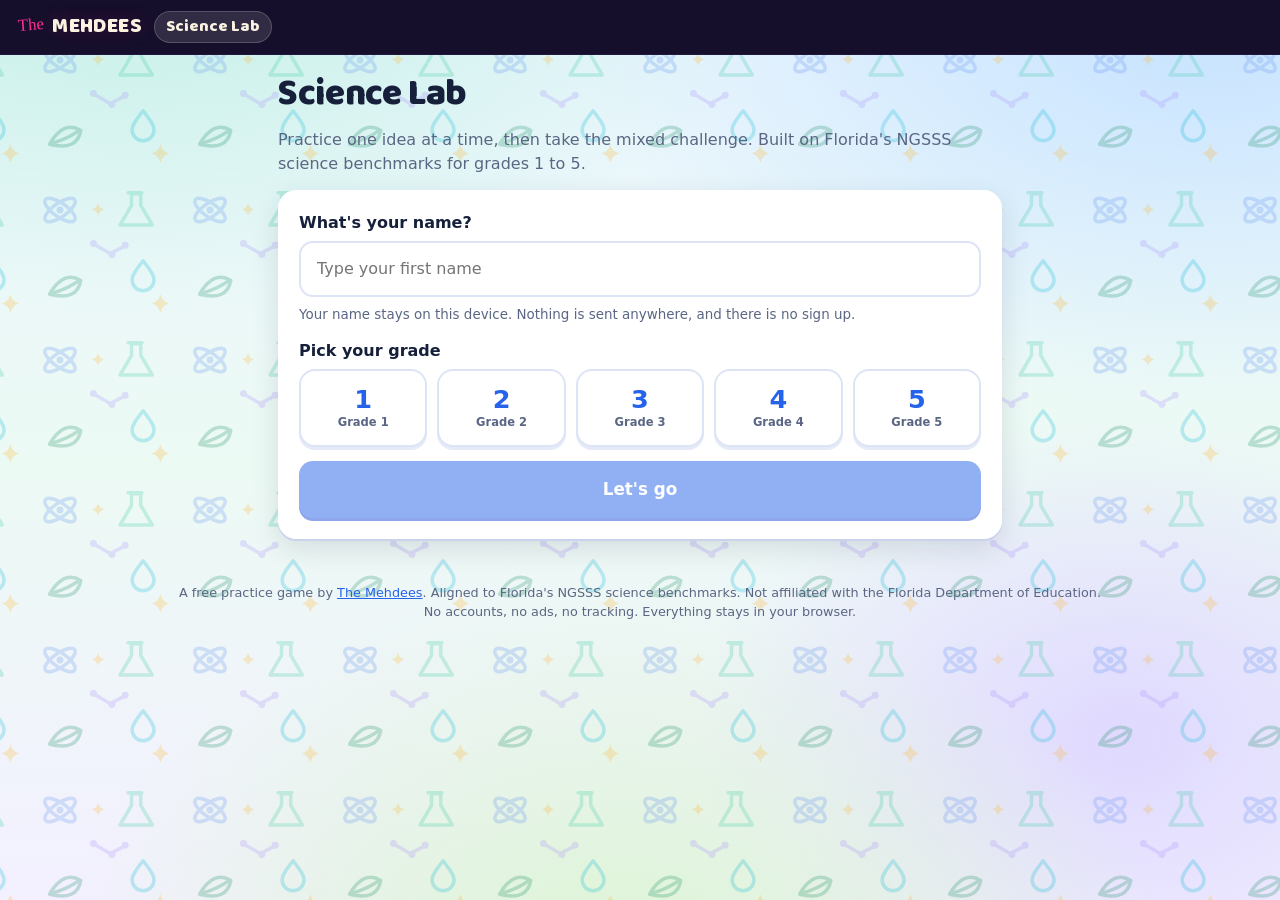
==== index.html @ 26380588 "Tapping the game name returns to the skills list The name beside the wordmark was decoration. It is " ====
<!doctype html>
<html lang="en">
<head>
<meta charset="utf-8">
<meta name="viewport" content="width=device-width, initial-scale=1">
<title>Science Lab · Practice Grades 1 to 5 · The Mehdees</title>
<meta name="description" content="Free math practice for grades 1 to 5, built on Florida's B.E.S.T. benchmarks. Pick your grade, practice a skill, take a mixed challenge, and print a report card. No sign up, nothing leaves your device.">
<meta name="theme-color" content="#2563EB">
<link rel="icon" href="data:image/svg+xml,%3Csvg xmlns='http://www.w3.org/2000/svg' viewBox='0 0 64 64'%3E%3Crect width='64' height='64' rx='14' fill='%232563EB'/%3E%3Ctext x='32' y='45' font-size='36' text-anchor='middle' fill='white' font-family='sans-serif' font-weight='bold'%3E%2B%3C/text%3E%3C/svg%3E">
<link rel="preload" href="fonts/baloo2.woff2" as="font" type="font/woff2" crossorigin>
<link rel="preload" href="fonts/pacifico.woff2" as="font" type="font/woff2" crossorigin>
<link rel="stylesheet" href="styles.css?v=20260829155220">
<meta property="og:title" content="Math Arena · Practice Grades 1 to 5">
<meta property="og:description" content="Free, standards-aligned math practice for grades 1 to 5. No sign up. Nothing leaves your device.">
<meta property="og:type" content="website">
<meta property="og:url" content="https://science.mehdee.com/">
</head>
<body>

<header class="top">
  <a class="wordmark" href="https://mehdee.com/games/" aria-label="The Mehdees, all games">
    <span class="the">The</span><span class="mehdees">MEHDEES</span>
  </a>
  <button class="gamename" id="homeBtn" type="button" title="Back to the skills list">Science Lab</button>
  <span class="spacer"></span>
  <span class="pill hide" id="whoPill"></span>
  <button class="btn btn--ghost hide" id="switchBtn" style="padding:7px 13px;font-size:.85rem">Change</button>
</header>

<main class="wrap">

  <!-- 1. who is playing -->
  <section id="screenStart" class="stack">
    <h1>Science Lab</h1>
    <p class="lede">Practice one idea at a time, then take the mixed challenge. Built on Florida's NGSSS science benchmarks for grades 1 to 5.</p>
    <div class="card stack">
      <div>
        <label for="nameInput">What's your name?</label>
        <input type="text" id="nameInput" maxlength="24" autocomplete="off" spellcheck="false" placeholder="Type your first name">
        <p class="small muted" style="margin-top:8px">Your name stays on this device. Nothing is sent anywhere, and there is no sign up.</p>
        <p class="note hide" id="storageNote"></p>
      </div>
      <div>
        <label>Pick your grade</label>
        <div class="grades" id="gradePicker"></div>
      </div>
      <button class="btn btn--big" id="startBtn" disabled>Let's go</button>
    </div>
  </section>

  <!-- 2. pick a topic -->
  <section id="screenMenu" class="stack hide">
    <div>
      <h1 id="menuTitle">Grade 3</h1>
      <p class="lede" id="menuSub"></p>
    </div>
    <button class="btn btn--green btn--big" id="mixedBtn">Mixed challenge · every skill, any time</button>
    <div class="topics" id="topicList"></div>
    <button class="btn btn--ghost btn--big" id="reportBtn">See my report card</button>
    <p class="parentline">
      Grown-ups: <button class="linkbtn" id="resetBtn" type="button">reset this device</button>
    </p>
  </section>

  <!-- 3. playing -->
  <section id="screenPlay" class="stack hide">
    <div class="hud">
      <span class="pill" id="playTopic">Topic</span>
      <span class="hearts" id="hearts">❤️❤️❤️</span>
      <div class="bar"><i id="progressBar" style="width:0%"></i></div>
      <span class="small muted" id="counter">1 / 10</span>
    </div>
    <div class="card">
      <p class="q" id="question">Question</p>
      <p class="qsub hide" id="questionSub"></p>
      <div class="visual hide" id="visual"></div>
      <button class="helpbtn" id="helpBtn" type="button" aria-expanded="false">
        <span aria-hidden="true">💡</span> How do I do this?
      </button>
      <div class="help hide" id="help"></div>
      <div class="choices" id="choices"></div>
      <div class="feedback" id="feedback"></div>
      <button class="btn btn--big hide" id="nextBtn" style="margin-top:14px">Next</button>
    </div>
    <div class="playfoot">
      <button class="btn btn--ghost" id="quitBtn">Back to skills</button>
    </div>
  </section>

  <!-- 4. round finished -->
  <section id="screenDone" class="stack hide">
    <div class="card center stack">
      <p class="result-num" id="doneScore">8/10</p>
      <h2 id="doneTitle">Nice work!</h2>
      <p class="muted" id="doneMsg"></p>
      <button class="btn btn--big" id="againBtn">Play again</button>
      <button class="btn btn--ghost btn--big" id="backBtn">Back to skills</button>
      <p class="small muted">Progress is kept in this browser only. In a private window it disappears when the window closes, so download the report card if you want to keep it.</p>
    </div>
  </section>

  <!-- 5. report card -->
  <section id="screenReport" class="stack hide">
    <h1>Report card</h1>
    <div class="report" id="reportBody"></div>
    <button class="btn btn--big" id="downloadBtn">Download report card</button>
    <button class="btn btn--ghost btn--big" id="reportBackBtn">Back to skills</button>
  </section>

</main>

<!-- parents: wipe everything this browser has stored -->
<div class="pad sheet" id="reset" role="dialog" aria-modal="true" aria-labelledby="resetTitle">
  <div class="sheet__box">
    <h2 id="resetTitle">Reset this device?</h2>
    <p>This permanently deletes everything Math Arena has saved in this browser:</p>
    <ul class="sheet__list">
      <li>The name typed on the start screen</li>
      <li>Every grade's level progress and stars</li>
      <li>The question and accuracy totals on the report card</li>
    </ul>
    <p class="sheet__warn"><b>This cannot be undone.</b> Download the report card first if you want to keep it.</p>
    <p class="small muted">Nothing was ever sent to a server, so this is the only copy. Resetting affects this browser on this device only.</p>
    <label class="sheet__check"><input type="checkbox" id="resetOk"> I understand this erases all saved progress.</label>
    <div class="sheet__row">
      <button class="btn btn--ghost" id="resetCancel" type="button">Cancel</button>
      <button class="btn btn--danger" id="resetGo" type="button" disabled>Delete everything</button>
    </div>
  </div>
</div>


<footer>
  A free practice game by <a href="https://mehdee.com/games/">The Mehdees</a>.
  Aligned to Florida's NGSSS science benchmarks. Not affiliated with the Florida Department of Education.
  <br>No accounts, no ads, no tracking. Everything stays in your browser.
</footer>

<script src="content.js?v=20260829155220"></script>
<script src="app.js?v=20260829155220"></script>
</body>
</html>
---- styles.css ----
/* The Mehdees wordmark, identical to the mehdee.com masthead: Pacifico "The"
   tilted in sunset pink, Baloo 2 "MEHDEES" in cream with a pink glow, sitting
   on the same night-violet bar. */
@font-face { font-family: 'Baloo 2'; font-weight: 800; font-display: swap; src: url('fonts/baloo2.woff2') format('woff2'); }
@font-face { font-family: 'Pacifico'; font-weight: 400; font-display: swap; src: url('fonts/pacifico.woff2') format('woff2'); }

/* Math Arena. Bright, high contrast, big targets, mobile first. */
:root {
  --ink: #17203A;
  --paper: #F7F9FF;
  --card: #FFFFFF;
  --line: #DDE4F5;
  --muted: #5A6683;
  --blue: #2563EB;
  --blue-dark: #1D4FD8;
  --green: #12885A;
  --green-soft: #DFF6EC;
  --red: #C6274B;
  --red-soft: #FDE7EC;
  --amber: #F59E0B;
  --purple: #7C3AED;
  --shadow: 0 2px 0 #C9D3EC, 0 10px 28px #17203a1f;
  --radius: 18px;
  --pad: 18px;
}
* { box-sizing: border-box; margin: 0; }
html { -webkit-text-size-adjust: 100%; }
/* A lab bench sky rather than a blank sheet: cool colour pools in the corners
   and a slow drift of science motifs behind everything, an atom, a flask, a
   leaf, a droplet and a molecule chain. Deliberately cooler than Math Arena's
   warm pinks so the two games feel like different places. All of it sits on
   fixed layers under the cards, so questions stay on plain white. */
body {
  background:
    radial-gradient(1100px 640px at 10% -10%, #BEF0E1 0%, transparent 62%),
    radial-gradient(980px 600px at 94% 2%, #C7E3FF 0%, transparent 64%),
    radial-gradient(900px 660px at 48% 110%, #DAF6D0 0%, transparent 62%),
    radial-gradient(700px 520px at 88% 82%, #DFD9FF 0%, transparent 62%),
    linear-gradient(180deg, #EAF5FF 0%, #ECFAF4 52%, #F3F0FF 100%);
  background-attachment: fixed;
  color: var(--ink);
  font-family: ui-rounded, "SF Pro Rounded", "Nunito", "Segoe UI", system-ui, sans-serif;
  line-height: 1.5;
  min-height: 100vh;
  position: relative;
}
body::before {
  content: '';
  position: fixed; inset: -120px;
  z-index: -1; pointer-events: none;
  opacity: .24;
  background-image: url("data:image/svg+xml,%3Csvg xmlns='http://www.w3.org/2000/svg' width='150' height='150' viewBox='0 0 260 260'%3E%3Cg fill='none' stroke-width='6' stroke-linecap='round' stroke-linejoin='round'%3E%3Cellipse cx='52' cy='52' rx='31' ry='12' stroke='%235B8DEF' transform='rotate(35 52 52)'/%3E%3Cellipse cx='52' cy='52' rx='31' ry='12' stroke='%235B8DEF' transform='rotate(-35 52 52)'/%3E%3Ccircle cx='52' cy='52' r='6' fill='%235B8DEF' stroke='none'/%3E%3Cpath d='M176 24v20l-20 34h56l-20-34V24z' stroke='%2334C7A0'/%3E%3Cpath d='M170 22h24' stroke='%2334C7A0'/%3E%3Cpath d='M118 40q2 9 11 11q-9 2-11 11q-2-9-11-11q9-2 11-11z' fill='%23FFB020' stroke='none'/%3E%3Cpath d='M34 198q24-42 54-24-6 36-54 24z' stroke='%2312885A'/%3E%3Cpath d='M39 196q26-7 45-21' stroke='%2312885A'/%3E%3Cpath d='M196 140c13 17 19 25 19 33a19 19 0 0 1-38 0c0-8 6-16 19-33z' stroke='%2306B6D4'/%3E%3Cpath d='M112 112l26 15M140 127l23-12' stroke='%23A78BFA'/%3E%3Ccircle cx='110' cy='110' r='6' fill='%23A78BFA' stroke='none'/%3E%3Ccircle cx='142' cy='129' r='6' fill='%23A78BFA' stroke='none'/%3E%3Ccircle cx='165' cy='113' r='6' fill='%23A78BFA' stroke='none'/%3E%3Cpath d='M226 198q3 13 15 16q-12 3-15 16q-3-13-15-16q12-3 15-16z' fill='%23FFB020' stroke='none'/%3E%3C/g%3E%3C/svg%3E");
  animation: drift 90s linear infinite;
}
@keyframes drift { to { background-position: 150px 300px; } }
@media (prefers-reduced-motion: reduce) { body::before { animation: none; } }
img { display: block; max-width: 100%; }
button { font: inherit; cursor: pointer; }
:focus-visible { outline: 3px solid var(--blue); outline-offset: 3px; border-radius: 8px; }

.wrap { max-width: 760px; margin: 0 auto; padding: var(--pad); }
.top {
  display: flex; align-items: center; gap: 12px;
  padding: 11px var(--pad); background: #150F2B; border-bottom: 1px solid #37276360;
  position: sticky; top: 0; z-index: 20;
}
.wordmark { display: flex; align-items: baseline; gap: 8px; text-decoration: none; }
.wordmark .the {
  font-family: 'Pacifico', 'Snell Roundhand', cursive;
  font-size: 1.05rem;
  color: #FF2D95;
  transform: rotate(-4deg) translateY(-2px);
}
.wordmark .mehdees {
  font-family: 'Baloo 2', 'Arial Rounded MT Bold', system-ui, sans-serif;
  font-weight: 800;
  font-size: 1.3rem;
  letter-spacing: 0.02em;
  color: #FCF2E1;
  text-shadow: 0 0 18px #ff2d9538;
}
.top .spacer { margin-left: auto; }
.pill {
  display: inline-flex; align-items: center; gap: 7px;
  background: #EEF3FF; color: var(--blue); border: 1px solid #CBD9FA;
  border-radius: 999px; padding: 5px 12px; font-size: .82rem; font-weight: 800;
}
.top .pill { background: #ffffff1a; color: #FCF2E1; border-color: #ffffff33; }
.top .btn--ghost { background: transparent; color: #FCF2E1; border-color: #ffffff40; box-shadow: none; }
.top .btn--ghost:hover { background: #ffffff1a; color: #fff; border-color: #FF2D95; }
.pill--green { background: var(--green-soft); color: var(--green); border-color: #B6E7D3; }
.pill--amber { background: #FEF3C7; color: #92610A; border-color: #FBD98B; }

h1, h2 { font-family: 'Baloo 2', ui-rounded, 'SF Pro Rounded', system-ui, sans-serif; }
h1 { font-size: clamp(1.6rem, 5vw, 2.3rem); line-height: 1.12; letter-spacing: -0.01em; }
h2 { font-size: 1.15rem; }
.lede { color: var(--muted); margin-top: 8px; }
.card {
  background: var(--card); border: 1px solid #ffffff;
  border-radius: var(--radius); padding: 20px; box-shadow: var(--shadow);
}
.stack > * + * { margin-top: 14px; }

.btn {
  display: inline-flex; align-items: center; justify-content: center; gap: 9px;
  background: var(--blue); color: #fff; border: 0; border-radius: 14px;
  padding: 14px 22px; font-weight: 800; box-shadow: 0 3px 0 var(--blue-dark);
  transition: transform .06s ease;
}
.btn:hover { background: var(--blue-dark); }
.btn:active { transform: translateY(2px); box-shadow: 0 1px 0 var(--blue-dark); }
.btn[disabled] { opacity: .5; cursor: not-allowed; }
.btn--ghost { background: #fff; color: var(--ink); border: 2px solid var(--line); box-shadow: 0 3px 0 #E4EAF8; }
.btn--ghost:hover { background: #F2F6FF; color: var(--ink); }
.btn--green { background: var(--green); box-shadow: 0 3px 0 #0B6B46; }
.btn--green:hover { background: #0F7A50; }
.btn--big { width: 100%; padding: 16px 22px; font-size: 1.05rem; }

label { display: block; font-weight: 800; margin-bottom: 6px; }
input[type="text"] {
  width: 100%; font: inherit; padding: 14px 16px;
  border: 2px solid var(--line); border-radius: 14px; background: #fff; color: var(--ink);
}
input[type="text"]:focus { border-color: var(--blue); outline: none; }

/* grade picker */
.grades { display: grid; grid-template-columns: repeat(auto-fit, minmax(96px, 1fr)); gap: 10px; }
.grade {
  background: #fff; border: 2px solid var(--line); border-radius: 16px;
  padding: 14px 8px; text-align: center; font-weight: 800; box-shadow: 0 3px 0 #E4EAF8;
}
.grade b { display: block; font-size: 1.6rem; line-height: 1.1; color: var(--blue); }
.grade small { display: block; color: var(--muted); font-weight: 700; font-size: .72rem; }
.grade[aria-pressed="true"] { border-color: var(--blue); background: #EEF3FF; }

/* topic list */
.topics { display: grid; gap: 10px; }
.topic {
  display: flex; align-items: center; gap: 12px; text-align: left; width: 100%;
  background: #fff; border: 2px solid var(--line); border-radius: 16px; padding: 13px 15px;
  box-shadow: 0 3px 0 #E4EAF8;
}
.topic:hover { border-color: #B9CBF7; background: #FAFCFF; }
.topic--lock { background: #FBFCFF; cursor: not-allowed; }
.topic--lock > * { opacity: .5; }
.topic__t { font-weight: 800; }
.topic__b { color: var(--muted); font-size: .74rem; font-weight: 700; letter-spacing: .02em; }
.topic__stars { margin-left: auto; white-space: nowrap; font-size: 1rem; letter-spacing: 1px; }

/* play */
.hud { display: flex; align-items: center; gap: 10px; margin-bottom: 14px; flex-wrap: wrap; }
.bar { height: 10px; background: #E7EDFB; border-radius: 999px; overflow: hidden; flex: 1; min-width: 120px; }
.bar > i { display: block; height: 100%; background: var(--blue); border-radius: 999px; transition: width .3s ease; }
.q { font-size: clamp(1.25rem, 4.5vw, 1.7rem); font-weight: 800; line-height: 1.3; }
.qsub { color: var(--muted); margin-top: 6px; font-weight: 700; font-size: .9rem; }
.visual { margin: 14px 0; font-size: 1.3rem; line-height: 1.7; letter-spacing: 2px; }
.choices { display: grid; grid-template-columns: 1fr 1fr; gap: 10px; margin-top: 16px; }
@media (max-width: 430px) { .choices { grid-template-columns: 1fr; } }
.choice {
  background: #fff; border: 2px solid var(--line); border-radius: 14px;
  padding: 16px; font-weight: 800; font-size: 1.05rem; box-shadow: 0 3px 0 #E4EAF8;
}
.choice:hover:not([disabled]) { border-color: #B9CBF7; background: #FAFCFF; }
.choice.right { border-color: var(--green); background: var(--green-soft); color: var(--green); }
.choice.wrong { border-color: var(--red); background: var(--red-soft); color: var(--red); }
.feedback { margin-top: 14px; border-radius: 14px; padding: 14px 16px; font-weight: 700; display: none; }
.feedback.show { display: block; }
.feedback.ok { background: var(--green-soft); color: #0B6B46; }
.feedback.no { background: var(--red-soft); color: #9B1C3B; }
.feedback b { display: block; margin-bottom: 3px; }

.hearts { font-size: 1.1rem; letter-spacing: 2px; }
.result-num { font-size: 3rem; font-weight: 800; line-height: 1; color: var(--blue); }

/* report card */
.report { border: 2px dashed var(--line); border-radius: var(--radius); padding: 18px; background: #fff; }
.rrow { display: flex; align-items: center; gap: 10px; padding: 7px 0; border-bottom: 1px solid #F0F3FB; }
.rrow:last-child { border-bottom: 0; }
.rrow .rt { font-weight: 700; }
.rrow .rs { margin-left: auto; font-weight: 800; }
.muted { color: var(--muted); }
.small { font-size: .84rem; }
.center { text-align: center; }
.hide { display: none !important; }
footer { color: var(--muted); font-size: .8rem; padding: 26px var(--pad) 40px; text-align: center; }
footer a { color: var(--blue); }
@media (prefers-reduced-motion: reduce) { * { transition: none !important; animation: none !important; } }

/* ---------- scratch paper ---------- */
.playfoot { display: flex; gap: 10px; flex-wrap: wrap; }

.pad {
  position: fixed; inset: 0; z-index: 60;
  display: none; flex-direction: column;
  background: #EEF1F9;
}
.pad.open { display: flex; }
.pad__bar {
  display: flex; align-items: center; gap: 12px;
  padding: calc(10px + env(safe-area-inset-top)) 14px 10px;
  background: #150F2B;
}
.pad__q {
  flex: 1; min-width: 0; color: #FCF2E1; font-weight: 800; font-size: 1.05rem;
  overflow: hidden; text-overflow: ellipsis; white-space: nowrap;
}
.pad__bar .btn { padding: 9px 18px; }

/* squared paper, so columns of digits line up like a workbook */
.pad__paper {
  flex: 1; position: relative; margin: 10px;
  background: #fff;
  background-image:
    repeating-linear-gradient(0deg, #E3E9F7 0 1px, transparent 1px 26px),
    repeating-linear-gradient(90deg, #E3E9F7 0 1px, transparent 1px 26px);
  border: 1px solid var(--line); border-radius: 14px;
  box-shadow: inset 0 1px 0 #fff, 0 2px 0 #D9E0F0;
  overflow: hidden;
}
#padCanvas { position: absolute; inset: 0; width: 100%; height: 100%; touch-action: none; cursor: crosshair; }

.pad__tools {
  display: flex; gap: 8px; flex-wrap: wrap; justify-content: center;
  padding: 10px 12px calc(12px + env(safe-area-inset-bottom));
  background: #fff; border-top: 1px solid var(--line);
}
.tool {
  display: inline-flex; align-items: center; gap: 6px;
  background: #fff; color: var(--ink);
  border: 2px solid var(--line); border-radius: 12px;
  padding: 11px 15px; font-weight: 800; font-size: .92rem;
  box-shadow: 0 3px 0 #E4EAF8;
}
.tool:hover:not([disabled]) { border-color: #B9CBF7; background: #FAFCFF; }
.tool.is-on { border-color: var(--blue); background: #EEF3FF; color: var(--blue); }
.tool[disabled] { opacity: .4; cursor: not-allowed; box-shadow: none; }
.tool--wipe { color: var(--red); }
@media (max-width: 430px) { .tool { padding: 10px 12px; font-size: .85rem; } }

/* ---------- how to do this ---------- */
.helpbtn {
  display: inline-flex; align-items: center; gap: 7px;
  margin-top: 14px;
  background: #FFF7E6; color: #92610A;
  border: 2px solid #FBD98B; border-radius: 12px;
  padding: 9px 14px; font-weight: 800; font-size: .88rem;
}
.helpbtn:hover { background: #FEF0CE; }
.helpbtn[aria-expanded="true"] { background: #FEF0CE; border-color: #F0B429; }
.help {
  margin-top: 12px; padding: 16px 18px;
  background: #FFFCF4; border: 2px solid #FBD98B; border-radius: 14px;
}
.help h3 {
  font-family: 'Baloo 2', ui-rounded, system-ui, sans-serif;
  font-size: 1rem; color: #92610A; margin-bottom: 3px;
}
.help .bench {
  font-family: ui-monospace, Menlo, monospace; font-size: .7rem;
  letter-spacing: .06em; color: #A9803A; display: block; margin-bottom: 10px;
}
.help ol { margin: 0 0 12px 20px; padding: 0; }
.help li { margin-bottom: 6px; color: var(--ink); }
.help .eg {
  background: #fff; border: 1px dashed #F0B429; border-radius: 10px;
  padding: 10px 12px; font-weight: 700; color: #7A5109;
}
.help .eg b { display: block; font-size: .7rem; letter-spacing: .1em; text-transform: uppercase; color: #A9803A; margin-bottom: 3px; }

/* ---------- parent reset ---------- */
.parentline { text-align: center; color: var(--muted); font-size: .86rem; margin-top: 4px; }
.linkbtn {
  background: none; border: 0; padding: 0;
  color: var(--muted); font: inherit; font-weight: 800; text-decoration: underline;
}
.linkbtn:hover { color: var(--red); }

.sheet { align-items: center; justify-content: center; padding: 18px; background: #17203ACC; }
.sheet.open { display: flex; }
.sheet__box {
  background: #fff; border-radius: 20px; padding: 24px 22px;
  max-width: 460px; width: 100%; box-shadow: 0 24px 60px #17203a55;
  max-height: 92vh; overflow: auto;
}
.sheet__box h2 { font-family: 'Baloo 2', ui-rounded, system-ui, sans-serif; font-size: 1.35rem; margin-bottom: 10px; }
.sheet__box p { margin-bottom: 12px; }
.sheet__list { margin: 0 0 12px 20px; color: var(--muted); }
.sheet__list li { margin-bottom: 4px; }
.sheet__warn { background: var(--red-soft); color: #9B1C3B; border-radius: 12px; padding: 12px 14px; }
.sheet__check {
  display: flex; align-items: flex-start; gap: 10px; margin: 14px 0 18px;
  font-weight: 700; font-size: .92rem; cursor: pointer;
}
.sheet__check input { width: 20px; height: 20px; margin-top: 1px; flex: none; accent-color: var(--red); }
.sheet__row { display: flex; gap: 10px; justify-content: flex-end; flex-wrap: wrap; }
.btn--danger { background: var(--red); box-shadow: 0 3px 0 #9B1C3B; }
.btn--danger:hover { background: #A81F3F; }

/* Cards float above the sky rather than blending into it. */
.card, .topic, .screen { position: relative; z-index: 1; }

/* Shown only when the browser will not keep progress: a private window, or
   storage switched off. Amber, not red: nothing is broken, it just will not
   be remembered. */
.note {
  margin-top: 10px; padding: 11px 13px; border-radius: 12px;
  background: #FEF3C7; border: 1px solid #FBD98B; color: #7C4E06;
  font-size: .86rem; font-weight: 700; line-height: 1.45;
}
.note b { display: block; margin-bottom: 2px; }

/* ---------- public-domain photographs ---------- */
.shot { margin: 0; }
.shot img {
  width: 100%; max-width: 330px; height: auto; display: block;
  border-radius: 16px; border: 3px solid #fff;
  box-shadow: 0 6px 20px #17203a2e;
}
.shot figcaption {
  margin-top: 7px; font-size: .72rem; font-weight: 700; color: var(--muted);
  letter-spacing: .01em; max-width: 330px;
}

/* The game's own name beside the wordmark, so a child landing here knows
   which of the games they are in. */
.gamename {
  font-family: 'Baloo 2', ui-rounded, system-ui, sans-serif;
  font-weight: 800; font-size: .95rem; color: #FCF2E1;
  padding: 3px 11px; border-radius: 999px;
  background: #ffffff1f; border: 1px solid #ffffff2e;
  white-space: nowrap;
}
@media (max-width: 480px) { .gamename { font-size: .8rem; padding: 2px 8px; } }

/* ---------- header on small screens ----------
   The name pill had no nowrap, so flex squeezed it until "Aura · Grade 3"
   wrapped onto three lines and rendered as a blob. Everything in the bar now
   stays on one line, the name truncates instead of wrapping, and the pill
   drops out on the narrowest phones because the page heading already states
   the grade. */
.top { flex-wrap: nowrap; }
.top .wordmark,
.top .gamename,
.top .btn { flex: 0 0 auto; white-space: nowrap; }
.top .spacer { flex: 1 1 auto; margin-left: 0; }
.top .pill {
  flex: 0 1 auto; display: inline-block; max-width: 30vw;
  white-space: nowrap; overflow: hidden; text-overflow: ellipsis;
}

@media (max-width: 720px) {
  .top { gap: 8px; padding: 9px 12px; }
  .wordmark .the { font-size: .92rem; }
  .wordmark .mehdees { font-size: 1.08rem; }
  .gamename { font-size: .76rem; padding: 2px 9px; }
  .top .pill { font-size: .72rem; padding: 4px 9px; }
  .top .btn { padding: 5px 11px !important; font-size: .78rem !important; }
}

@media (max-width: 620px) {
  /* The heading below already says which grade, and Math Arena's header also
     carries the scratch-paper button, so the name pill is the one thing that
     can go rather than crushing the rest. */
  .top .pill { display: none; }
  .wordmark .mehdees { font-size: 1rem; letter-spacing: 0; }
  .gamename { font-size: .72rem; padding: 2px 8px; }
}

/* Five tools wrapped 4 + 1, leaving Clear stranded on its own row. Give them
   one even row that shrinks to fit instead. */
@media (max-width: 620px) {
  .pad__tools { flex-wrap: nowrap; gap: 6px; padding-left: 8px; padding-right: 8px; }
  .tool {
    flex: 1 1 0; min-width: 0; justify-content: center;
    padding: 11px 6px; font-size: .8rem; gap: 4px;
  }
}
@media (max-width: 400px) {
  .tool { font-size: .72rem; padding: 10px 4px; }
}

/* Smallest phones still in use (iPhone SE 1st gen at 320px): the header has
   five items in Math Arena, so shrink the brand and the label to fit. */
@media (max-width: 360px) {
  .top { gap: 6px; padding: 8px 10px; }
  .wordmark { gap: 5px; }
  .wordmark .the { font-size: .8rem; }
  .wordmark .mehdees { font-size: .9rem; }
  .gamename { font-size: .66rem; padding: 2px 7px; }
  .top .btn { padding: 5px 9px !important; font-size: .72rem !important; }
}

/* The game name doubles as the way back to the skills list. */
.gamename { cursor: pointer; font: inherit; font-family: 'Baloo 2', ui-rounded, system-ui, sans-serif; }
.gamename:hover { background: #ffffff33; border-color: #FF2D95; }
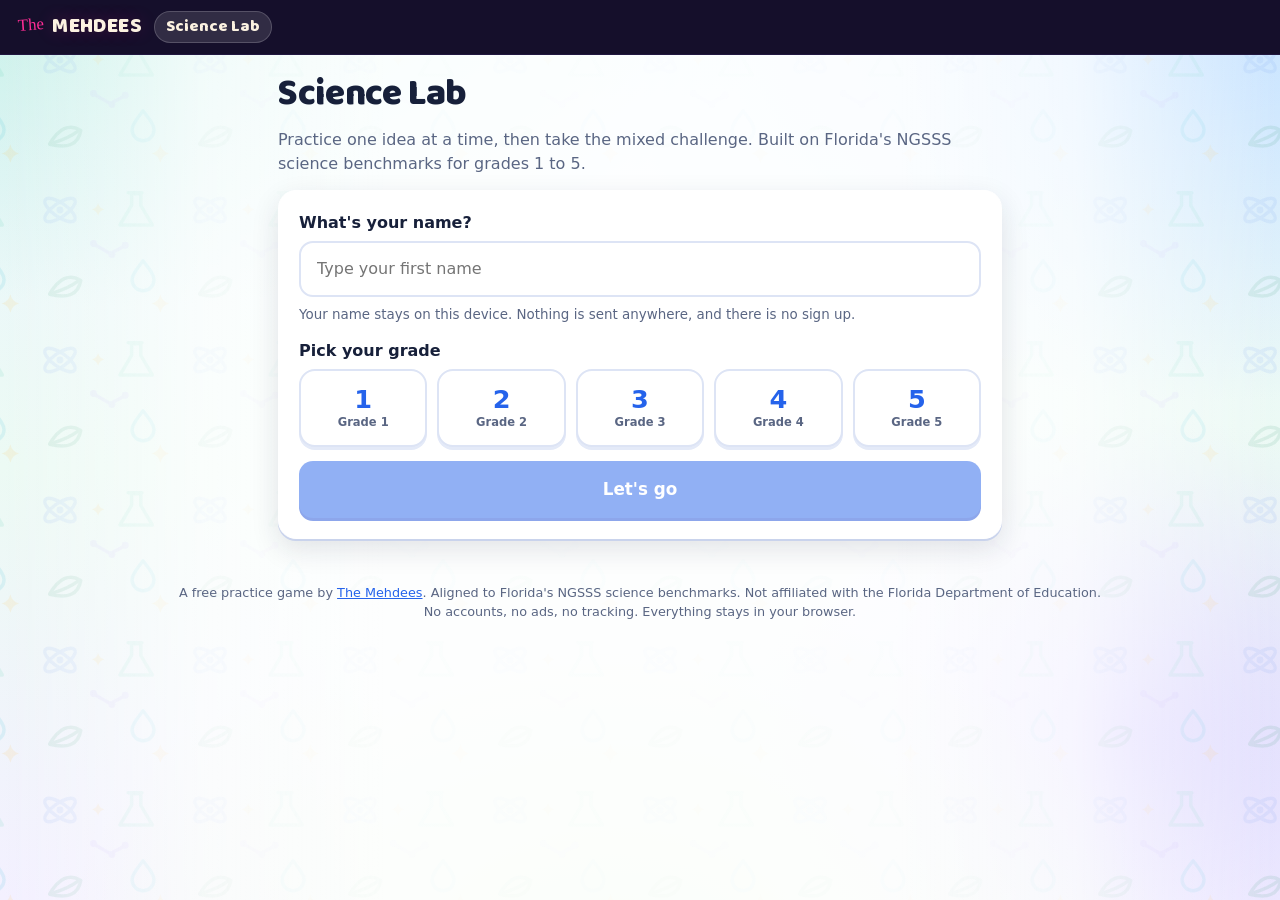
==== commit ad8033f1: "Calm the background so the question is what you look at The decorated sky had become the loudest thi" ====
--- a/index.html
+++ b/index.html
@@ -9,7 +9,7 @@
 <link rel="icon" href="data:image/svg+xml,%3Csvg xmlns='http://www.w3.org/2000/svg' viewBox='0 0 64 64'%3E%3Crect width='64' height='64' rx='14' fill='%232563EB'/%3E%3Ctext x='32' y='45' font-size='36' text-anchor='middle' fill='white' font-family='sans-serif' font-weight='bold'%3E%2B%3C/text%3E%3C/svg%3E">
 <link rel="preload" href="fonts/baloo2.woff2" as="font" type="font/woff2" crossorigin>
 <link rel="preload" href="fonts/pacifico.woff2" as="font" type="font/woff2" crossorigin>
-<link rel="stylesheet" href="styles.css?v=20260829155220">
+<link rel="stylesheet" href="styles.css?v=20260830124610">
 <meta property="og:title" content="Math Arena · Practice Grades 1 to 5">
 <meta property="og:description" content="Free, standards-aligned math practice for grades 1 to 5. No sign up. Nothing leaves your device.">
 <meta property="og:type" content="website">
@@ -23,8 +23,8 @@
   </a>
   <button class="gamename" id="homeBtn" type="button" title="Back to the skills list">Science Lab</button>
   <span class="spacer"></span>
-  <span class="pill hide" id="whoPill"></span>
-  <button class="btn btn--ghost hide" id="switchBtn" style="padding:7px 13px;font-size:.85rem">Change</button>
+  <button class="btn btn--ghost hide" id="switchBtn" style="padding:7px 13px;font-size:.85rem"
+          title="Change the name or grade" aria-label="Change the name or grade">Change</button>
 </header>
 
 <main class="wrap">
@@ -136,7 +136,7 @@
   <br>No accounts, no ads, no tracking. Everything stays in your browser.
 </footer>
 
-<script src="content.js?v=20260829155220"></script>
-<script src="app.js?v=20260829155220"></script>
+<script src="content.js?v=20260830124610"></script>
+<script src="app.js?v=20260830124610"></script>
 </body>
 </html>
--- a/styles.css
+++ b/styles.css
@@ -48,9 +48,9 @@
   content: '';
   position: fixed; inset: -120px;
   z-index: -1; pointer-events: none;
-  opacity: .24;
+  opacity: .1;
   background-image: url("data:image/svg+xml,%3Csvg xmlns='http://www.w3.org/2000/svg' width='150' height='150' viewBox='0 0 260 260'%3E%3Cg fill='none' stroke-width='6' stroke-linecap='round' stroke-linejoin='round'%3E%3Cellipse cx='52' cy='52' rx='31' ry='12' stroke='%235B8DEF' transform='rotate(35 52 52)'/%3E%3Cellipse cx='52' cy='52' rx='31' ry='12' stroke='%235B8DEF' transform='rotate(-35 52 52)'/%3E%3Ccircle cx='52' cy='52' r='6' fill='%235B8DEF' stroke='none'/%3E%3Cpath d='M176 24v20l-20 34h56l-20-34V24z' stroke='%2334C7A0'/%3E%3Cpath d='M170 22h24' stroke='%2334C7A0'/%3E%3Cpath d='M118 40q2 9 11 11q-9 2-11 11q-2-9-11-11q9-2 11-11z' fill='%23FFB020' stroke='none'/%3E%3Cpath d='M34 198q24-42 54-24-6 36-54 24z' stroke='%2312885A'/%3E%3Cpath d='M39 196q26-7 45-21' stroke='%2312885A'/%3E%3Cpath d='M196 140c13 17 19 25 19 33a19 19 0 0 1-38 0c0-8 6-16 19-33z' stroke='%2306B6D4'/%3E%3Cpath d='M112 112l26 15M140 127l23-12' stroke='%23A78BFA'/%3E%3Ccircle cx='110' cy='110' r='6' fill='%23A78BFA' stroke='none'/%3E%3Ccircle cx='142' cy='129' r='6' fill='%23A78BFA' stroke='none'/%3E%3Ccircle cx='165' cy='113' r='6' fill='%23A78BFA' stroke='none'/%3E%3Cpath d='M226 198q3 13 15 16q-12 3-15 16q-3-13-15-16q12-3 15-16z' fill='%23FFB020' stroke='none'/%3E%3C/g%3E%3C/svg%3E");
-  animation: drift 90s linear infinite;
+  animation: drift 200s linear infinite;
 }
 @keyframes drift { to { background-position: 150px 300px; } }
 @media (prefers-reduced-motion: reduce) { body::before { animation: none; } }
@@ -358,10 +358,17 @@
 }
 
 @media (max-width: 620px) {
-  /* The heading below already says which grade, and Math Arena's header also
-     carries the scratch-paper button, so the name pill is the one thing that
-     can go rather than crushing the rest. */
-  .top .pill { display: none; }
+  /* The name now lives on the Change button, so it truncates rather than
+     disappearing: a child should always see whose game this is. */
+  /* Allow it to shrink; .top .btn pins the others at their natural width. */
+  /* .btn is inline-flex, and text-overflow does nothing on a flex container,
+     so the name was clipped mid-word from the wrong side. Make it a plain
+     inline-block so it truncates properly if it ever has to. */
+  #switchBtn {
+    display: inline-block; text-align: center; line-height: 1.5;
+    flex: 0 1 auto; min-width: 0; max-width: 60vw;
+    overflow: hidden; text-overflow: ellipsis; white-space: nowrap;
+  }
   .wordmark .mehdees { font-size: 1rem; letter-spacing: 0; }
   .gamename { font-size: .72rem; padding: 2px 8px; }
 }
@@ -393,3 +400,43 @@
 /* The game name doubles as the way back to the skills list. */
 .gamename { cursor: pointer; font: inherit; font-family: 'Baloo 2', ui-rounded, system-ui, sans-serif; }
 .gamename:hover { background: #ffffff33; border-color: #FF2D95; }
+
+/* Every phone width holds brand, game name, pencil and the player button, so
+   the two labels stay small right up to 430px. Below that the header runs out
+   of room and flex starts shrinking the child's name, which is the one thing
+   that should never be the part that gets cut. */
+@media (max-width: 430px) {
+  .gamename { font-size: .62rem; padding: 2px 6px; }
+  #switchBtn { max-width: 58vw; font-size: .7rem !important; padding: 5px 9px !important; }
+}
+@media (max-width: 340px) {
+  .gamename { font-size: .56rem; padding: 2px 5px; }
+  #switchBtn { font-size: .64rem !important; }
+}
+
+/* ---------- keeping the reading area calm ----------
+   The decorated sky was pulling attention off the question. The pattern now
+   sits at a tenth opacity and drifts slowly, and a soft light band runs down
+   the middle of the page so the column a child actually reads sits on calm
+   ground while the decoration stays out at the edges. */
+body::after {
+  content: '';
+  position: fixed; inset: 0;
+  z-index: -1; pointer-events: none;
+  background: linear-gradient(90deg,
+    transparent 0%,
+    #FFFFFFB8 16%,
+    #FFFFFFDE 30%,
+    #FFFFFFDE 70%,
+    #FFFFFFB8 84%,
+    transparent 100%);
+}
+@media (max-width: 900px) {
+  /* On a phone the column is nearly the whole width, so wash the lot. */
+  body::after { background: #FFFFFFC4; }
+}
+
+/* Locked levels must be fully opaque: the pattern was showing through and
+   competing with their text. */
+.topic--lock { background: #FFFFFF; }
+.topic--lock > * { opacity: .72; }
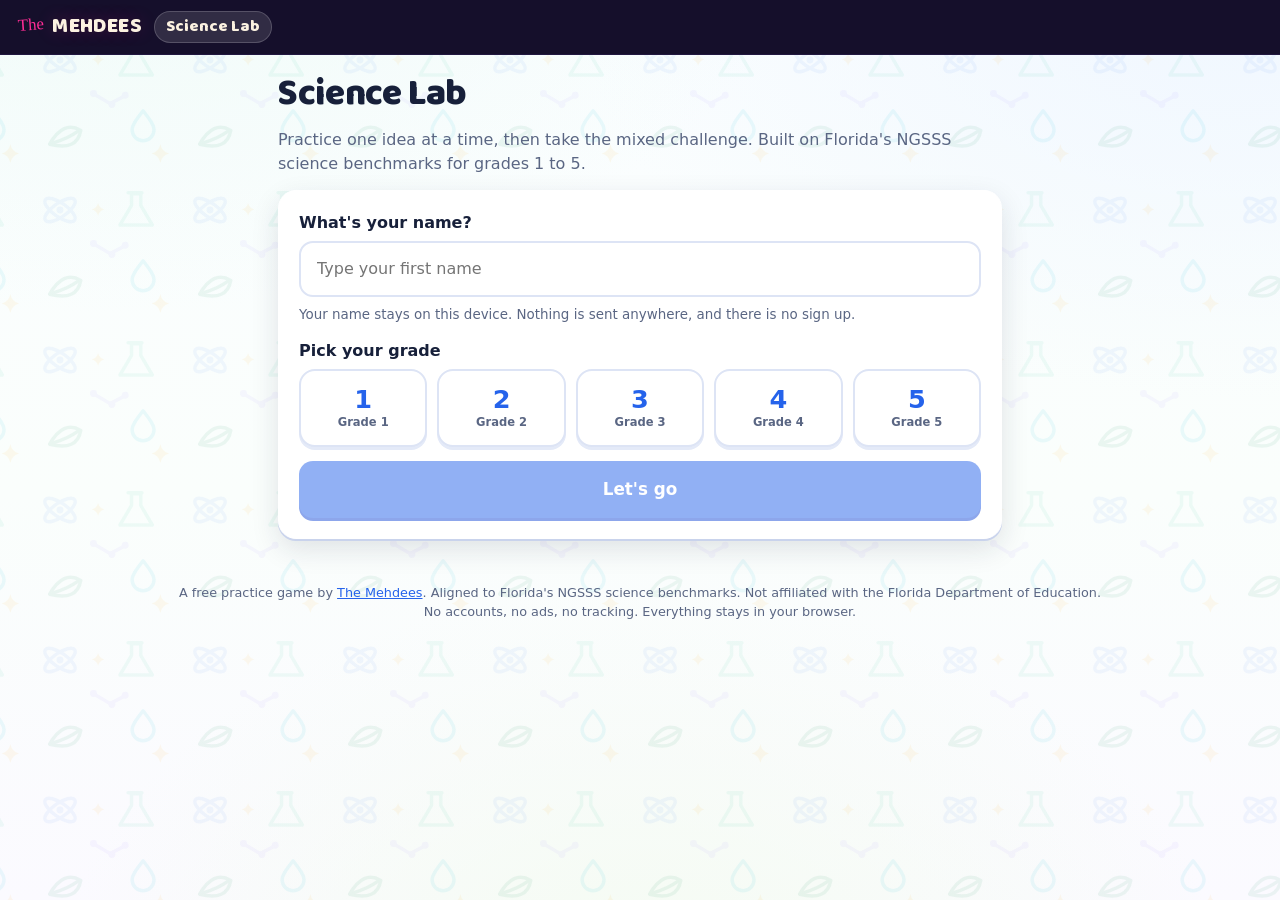
==== commit 09458ebd: "Quieten the background properly instead of covering it with a white band The previous fix painted a " ====
--- a/index.html
+++ b/index.html
@@ -9,7 +9,7 @@
 <link rel="icon" href="data:image/svg+xml,%3Csvg xmlns='http://www.w3.org/2000/svg' viewBox='0 0 64 64'%3E%3Crect width='64' height='64' rx='14' fill='%232563EB'/%3E%3Ctext x='32' y='45' font-size='36' text-anchor='middle' fill='white' font-family='sans-serif' font-weight='bold'%3E%2B%3C/text%3E%3C/svg%3E">
 <link rel="preload" href="fonts/baloo2.woff2" as="font" type="font/woff2" crossorigin>
 <link rel="preload" href="fonts/pacifico.woff2" as="font" type="font/woff2" crossorigin>
-<link rel="stylesheet" href="styles.css?v=20260830124610">
+<link rel="stylesheet" href="styles.css?v=20260830124944">
 <meta property="og:title" content="Math Arena · Practice Grades 1 to 5">
 <meta property="og:description" content="Free, standards-aligned math practice for grades 1 to 5. No sign up. Nothing leaves your device.">
 <meta property="og:type" content="website">
@@ -136,7 +136,7 @@
   <br>No accounts, no ads, no tracking. Everything stays in your browser.
 </footer>
 
-<script src="content.js?v=20260830124610"></script>
-<script src="app.js?v=20260830124610"></script>
+<script src="content.js?v=20260830124944"></script>
+<script src="app.js?v=20260830124944"></script>
 </body>
 </html>
--- a/styles.css
+++ b/styles.css
@@ -32,11 +32,10 @@
    fixed layers under the cards, so questions stay on plain white. */
 body {
   background:
-    radial-gradient(1100px 640px at 10% -10%, #BEF0E1 0%, transparent 62%),
-    radial-gradient(980px 600px at 94% 2%, #C7E3FF 0%, transparent 64%),
-    radial-gradient(900px 660px at 48% 110%, #DAF6D0 0%, transparent 62%),
-    radial-gradient(700px 520px at 88% 82%, #DFD9FF 0%, transparent 62%),
-    linear-gradient(180deg, #EAF5FF 0%, #ECFAF4 52%, #F3F0FF 100%);
+    radial-gradient(1200px 700px at 8% -12%, #EFFBF7 0%, transparent 60%),
+    radial-gradient(1050px 640px at 96% 0%, #F0F7FF 0%, transparent 62%),
+    radial-gradient(980px 700px at 50% 112%, #F4FCF1 0%, transparent 60%),
+    linear-gradient(180deg, #FAFDFF 0%, #FAFEFC 55%, #FBFAFF 100%);
   background-attachment: fixed;
   color: var(--ink);
   font-family: ui-rounded, "SF Pro Rounded", "Nunito", "Segoe UI", system-ui, sans-serif;
@@ -48,7 +47,7 @@
   content: '';
   position: fixed; inset: -120px;
   z-index: -1; pointer-events: none;
-  opacity: .1;
+  opacity: .07;
   background-image: url("data:image/svg+xml,%3Csvg xmlns='http://www.w3.org/2000/svg' width='150' height='150' viewBox='0 0 260 260'%3E%3Cg fill='none' stroke-width='6' stroke-linecap='round' stroke-linejoin='round'%3E%3Cellipse cx='52' cy='52' rx='31' ry='12' stroke='%235B8DEF' transform='rotate(35 52 52)'/%3E%3Cellipse cx='52' cy='52' rx='31' ry='12' stroke='%235B8DEF' transform='rotate(-35 52 52)'/%3E%3Ccircle cx='52' cy='52' r='6' fill='%235B8DEF' stroke='none'/%3E%3Cpath d='M176 24v20l-20 34h56l-20-34V24z' stroke='%2334C7A0'/%3E%3Cpath d='M170 22h24' stroke='%2334C7A0'/%3E%3Cpath d='M118 40q2 9 11 11q-9 2-11 11q-2-9-11-11q9-2 11-11z' fill='%23FFB020' stroke='none'/%3E%3Cpath d='M34 198q24-42 54-24-6 36-54 24z' stroke='%2312885A'/%3E%3Cpath d='M39 196q26-7 45-21' stroke='%2312885A'/%3E%3Cpath d='M196 140c13 17 19 25 19 33a19 19 0 0 1-38 0c0-8 6-16 19-33z' stroke='%2306B6D4'/%3E%3Cpath d='M112 112l26 15M140 127l23-12' stroke='%23A78BFA'/%3E%3Ccircle cx='110' cy='110' r='6' fill='%23A78BFA' stroke='none'/%3E%3Ccircle cx='142' cy='129' r='6' fill='%23A78BFA' stroke='none'/%3E%3Ccircle cx='165' cy='113' r='6' fill='%23A78BFA' stroke='none'/%3E%3Cpath d='M226 198q3 13 15 16q-12 3-15 16q-3-13-15-16q12-3 15-16z' fill='%23FFB020' stroke='none'/%3E%3C/g%3E%3C/svg%3E");
   animation: drift 200s linear infinite;
 }
@@ -414,28 +413,6 @@
   #switchBtn { font-size: .64rem !important; }
 }
 
-/* ---------- keeping the reading area calm ----------
-   The decorated sky was pulling attention off the question. The pattern now
-   sits at a tenth opacity and drifts slowly, and a soft light band runs down
-   the middle of the page so the column a child actually reads sits on calm
-   ground while the decoration stays out at the edges. */
-body::after {
-  content: '';
-  position: fixed; inset: 0;
-  z-index: -1; pointer-events: none;
-  background: linear-gradient(90deg,
-    transparent 0%,
-    #FFFFFFB8 16%,
-    #FFFFFFDE 30%,
-    #FFFFFFDE 70%,
-    #FFFFFFB8 84%,
-    transparent 100%);
-}
-@media (max-width: 900px) {
-  /* On a phone the column is nearly the whole width, so wash the lot. */
-  body::after { background: #FFFFFFC4; }
-}
-
 /* Locked levels must be fully opaque: the pattern was showing through and
    competing with their text. */
 .topic--lock { background: #FFFFFF; }
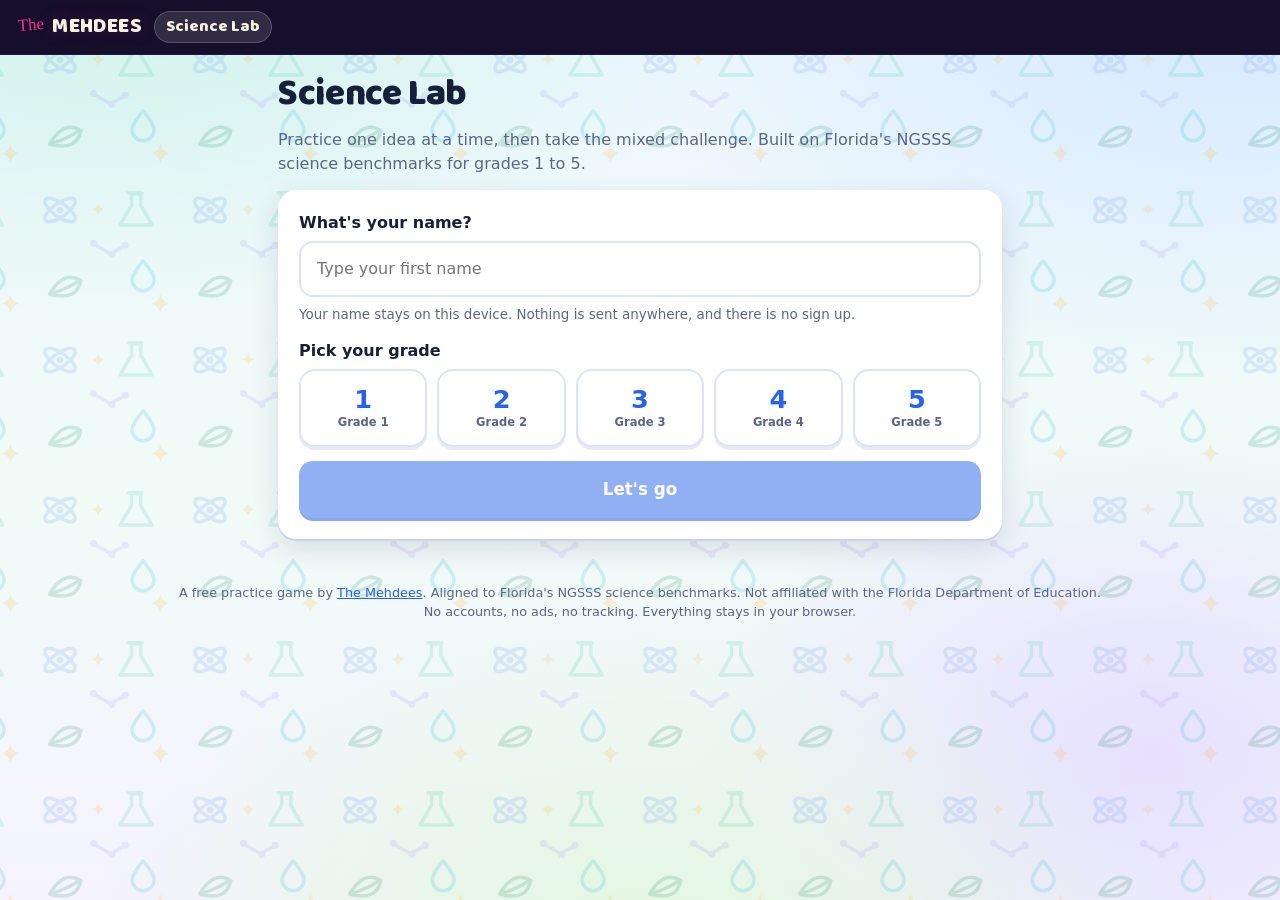
==== commit d2ac2827: "Bring the background back up to a visible level The last pass overcorrected. Stripping it back to pa" ====
--- a/index.html
+++ b/index.html
@@ -9,7 +9,7 @@
 <link rel="icon" href="data:image/svg+xml,%3Csvg xmlns='http://www.w3.org/2000/svg' viewBox='0 0 64 64'%3E%3Crect width='64' height='64' rx='14' fill='%232563EB'/%3E%3Ctext x='32' y='45' font-size='36' text-anchor='middle' fill='white' font-family='sans-serif' font-weight='bold'%3E%2B%3C/text%3E%3C/svg%3E">
 <link rel="preload" href="fonts/baloo2.woff2" as="font" type="font/woff2" crossorigin>
 <link rel="preload" href="fonts/pacifico.woff2" as="font" type="font/woff2" crossorigin>
-<link rel="stylesheet" href="styles.css?v=20260830124944">
+<link rel="stylesheet" href="styles.css?v=20260830125156">
 <meta property="og:title" content="Math Arena · Practice Grades 1 to 5">
 <meta property="og:description" content="Free, standards-aligned math practice for grades 1 to 5. No sign up. Nothing leaves your device.">
 <meta property="og:type" content="website">
@@ -136,7 +136,7 @@
   <br>No accounts, no ads, no tracking. Everything stays in your browser.
 </footer>
 
-<script src="content.js?v=20260830124944"></script>
-<script src="app.js?v=20260830124944"></script>
+<script src="content.js?v=20260830125156"></script>
+<script src="app.js?v=20260830125156"></script>
 </body>
 </html>
--- a/styles.css
+++ b/styles.css
@@ -32,10 +32,11 @@
    fixed layers under the cards, so questions stay on plain white. */
 body {
   background:
-    radial-gradient(1200px 700px at 8% -12%, #EFFBF7 0%, transparent 60%),
-    radial-gradient(1050px 640px at 96% 0%, #F0F7FF 0%, transparent 62%),
-    radial-gradient(980px 700px at 50% 112%, #F4FCF1 0%, transparent 60%),
-    linear-gradient(180deg, #FAFDFF 0%, #FAFEFC 55%, #FBFAFF 100%);
+    radial-gradient(1150px 680px at 8% -10%, #C8F2E6 0%, transparent 60%),
+    radial-gradient(1020px 620px at 96% 0%, #D5E9FF 0%, transparent 62%),
+    radial-gradient(950px 680px at 50% 112%, #DFF8D9 0%, transparent 60%),
+    radial-gradient(760px 560px at 90% 84%, #E6E0FF 0%, transparent 60%),
+    linear-gradient(180deg, #EFF7FF 0%, #F0FBF7 55%, #F5F3FF 100%);
   background-attachment: fixed;
   color: var(--ink);
   font-family: ui-rounded, "SF Pro Rounded", "Nunito", "Segoe UI", system-ui, sans-serif;
@@ -47,7 +48,7 @@
   content: '';
   position: fixed; inset: -120px;
   z-index: -1; pointer-events: none;
-  opacity: .07;
+  opacity: .17;
   background-image: url("data:image/svg+xml,%3Csvg xmlns='http://www.w3.org/2000/svg' width='150' height='150' viewBox='0 0 260 260'%3E%3Cg fill='none' stroke-width='6' stroke-linecap='round' stroke-linejoin='round'%3E%3Cellipse cx='52' cy='52' rx='31' ry='12' stroke='%235B8DEF' transform='rotate(35 52 52)'/%3E%3Cellipse cx='52' cy='52' rx='31' ry='12' stroke='%235B8DEF' transform='rotate(-35 52 52)'/%3E%3Ccircle cx='52' cy='52' r='6' fill='%235B8DEF' stroke='none'/%3E%3Cpath d='M176 24v20l-20 34h56l-20-34V24z' stroke='%2334C7A0'/%3E%3Cpath d='M170 22h24' stroke='%2334C7A0'/%3E%3Cpath d='M118 40q2 9 11 11q-9 2-11 11q-2-9-11-11q9-2 11-11z' fill='%23FFB020' stroke='none'/%3E%3Cpath d='M34 198q24-42 54-24-6 36-54 24z' stroke='%2312885A'/%3E%3Cpath d='M39 196q26-7 45-21' stroke='%2312885A'/%3E%3Cpath d='M196 140c13 17 19 25 19 33a19 19 0 0 1-38 0c0-8 6-16 19-33z' stroke='%2306B6D4'/%3E%3Cpath d='M112 112l26 15M140 127l23-12' stroke='%23A78BFA'/%3E%3Ccircle cx='110' cy='110' r='6' fill='%23A78BFA' stroke='none'/%3E%3Ccircle cx='142' cy='129' r='6' fill='%23A78BFA' stroke='none'/%3E%3Ccircle cx='165' cy='113' r='6' fill='%23A78BFA' stroke='none'/%3E%3Cpath d='M226 198q3 13 15 16q-12 3-15 16q-3-13-15-16q12-3 15-16z' fill='%23FFB020' stroke='none'/%3E%3C/g%3E%3C/svg%3E");
   animation: drift 200s linear infinite;
 }
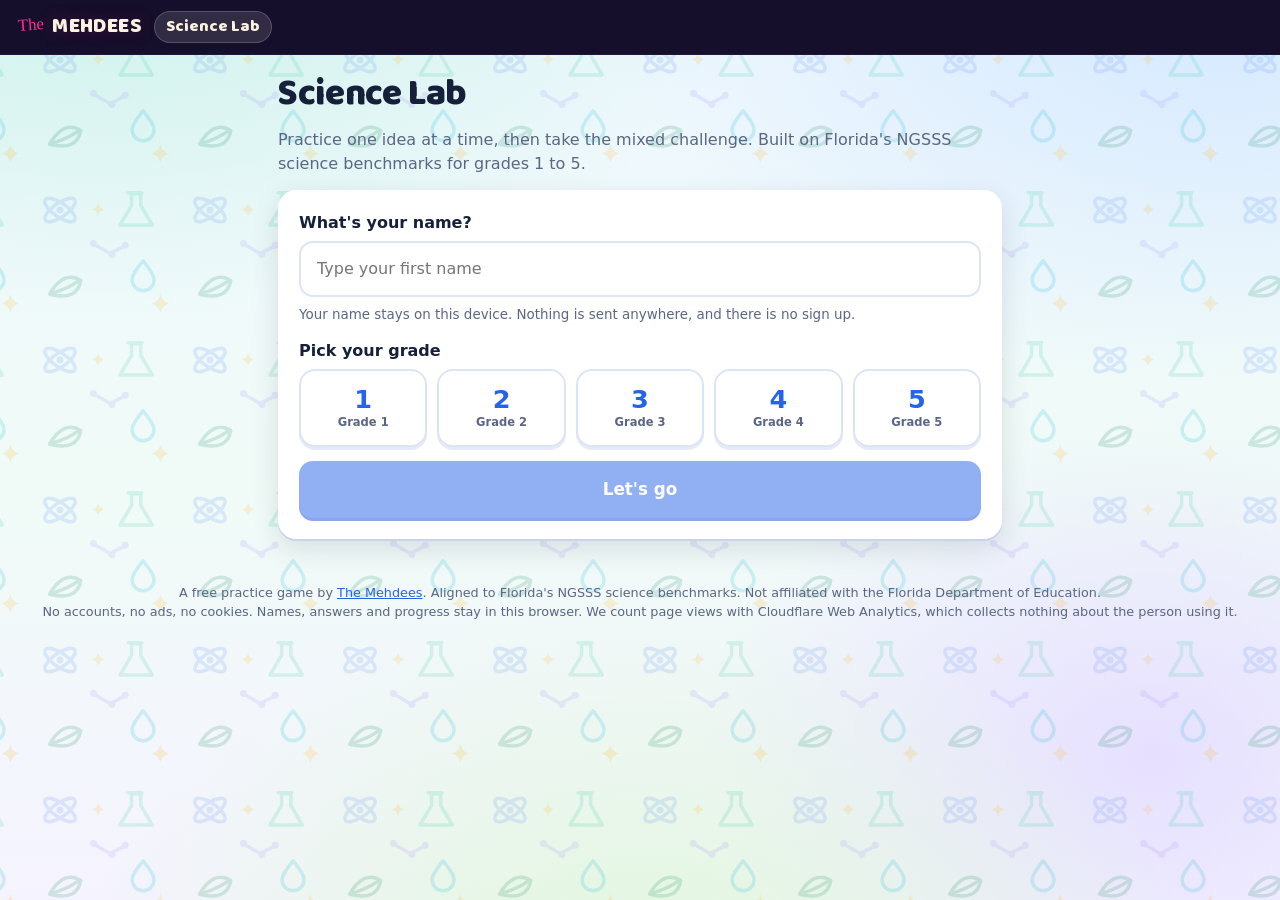
==== commit 75afbe22: "Add cookieless page-view analytics, and give each game its own metadata Cloudflare Web Analytics bea" ====
--- a/index.html
+++ b/index.html
@@ -4,16 +4,18 @@
 <meta charset="utf-8">
 <meta name="viewport" content="width=device-width, initial-scale=1">
 <title>Science Lab · Practice Grades 1 to 5 · The Mehdees</title>
-<meta name="description" content="Free math practice for grades 1 to 5, built on Florida's B.E.S.T. benchmarks. Pick your grade, practice a skill, take a mixed challenge, and print a report card. No sign up, nothing leaves your device.">
-<meta name="theme-color" content="#2563EB">
-<link rel="icon" href="data:image/svg+xml,%3Csvg xmlns='http://www.w3.org/2000/svg' viewBox='0 0 64 64'%3E%3Crect width='64' height='64' rx='14' fill='%232563EB'/%3E%3Ctext x='32' y='45' font-size='36' text-anchor='middle' fill='white' font-family='sans-serif' font-weight='bold'%3E%2B%3C/text%3E%3C/svg%3E">
+<meta name="description" content="Free science practice for grades 1 to 5, built on Florida's NGSSS science standards. Pick your grade, practice a skill, take a mixed challenge, and print a report card. No sign up, and nothing a child types leaves the device.">
+<meta name="theme-color" content="#0EA5A4">
+<link rel="icon" href="data:image/svg+xml,%3Csvg xmlns='http://www.w3.org/2000/svg' viewBox='0 0 64 64'%3E%3Crect width='64' height='64' rx='14' fill='%230EA5A4'/%3E%3Ctext x='32' y='45' font-size='34' text-anchor='middle' fill='white' font-family='sans-serif' font-weight='bold'%3E%F0%9F%94%AC%3C/text%3E%3C/svg%3E">
 <link rel="preload" href="fonts/baloo2.woff2" as="font" type="font/woff2" crossorigin>
 <link rel="preload" href="fonts/pacifico.woff2" as="font" type="font/woff2" crossorigin>
 <link rel="stylesheet" href="styles.css?v=20260830125156">
-<meta property="og:title" content="Math Arena · Practice Grades 1 to 5">
-<meta property="og:description" content="Free, standards-aligned math practice for grades 1 to 5. No sign up. Nothing leaves your device.">
+<meta property="og:title" content="Science Lab · Practice Grades 1 to 5">
+<meta property="og:description" content="Free, standards-aligned science practice for grades 1 to 5. No sign up. Nothing a child types leaves the device.">
 <meta property="og:type" content="website">
 <meta property="og:url" content="https://science.mehdee.com/">
+<!-- Cloudflare Web Analytics: page-view counts only. No cookies, no cross-site tracking, no personal data. -->
+<script defer src="https://static.cloudflareinsights.com/beacon.min.js" data-cf-beacon='{"token": "76b19029bd2d434f866d4a56179cef49"}'></script>
 </head>
 <body>
 
@@ -133,7 +135,8 @@
 <footer>
   A free practice game by <a href="https://mehdee.com/games/">The Mehdees</a>.
   Aligned to Florida's NGSSS science benchmarks. Not affiliated with the Florida Department of Education.
-  <br>No accounts, no ads, no tracking. Everything stays in your browser.
+  <br>No accounts, no ads, no cookies. Names, answers and progress stay in this browser.
+  We count page views with Cloudflare Web Analytics, which collects nothing about the person using it.
 </footer>
 
 <script src="content.js?v=20260830125156"></script>
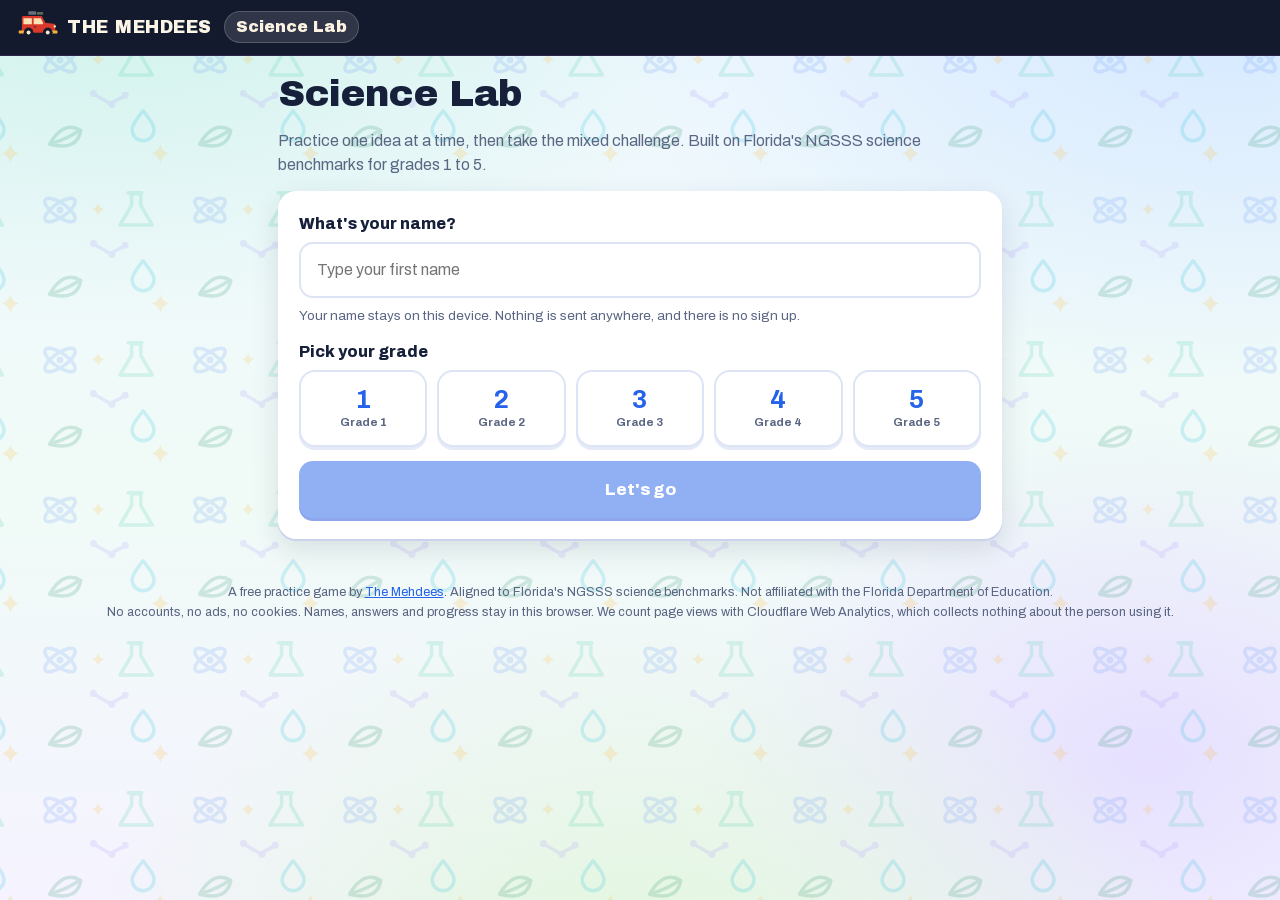
==== commit 48ebdb28: "Rebrand to the new Mehdees identity The header wordmark is now the red 4x4 mark with THE MEHDEES in " ====
--- a/index.html
+++ b/index.html
@@ -7,8 +7,7 @@
 <meta name="description" content="Free science practice for grades 1 to 5, built on Florida's NGSSS science standards. Pick your grade, practice a skill, take a mixed challenge, and print a report card. No sign up, and nothing a child types leaves the device.">
 <meta name="theme-color" content="#0EA5A4">
 <link rel="icon" href="data:image/svg+xml,%3Csvg xmlns='http://www.w3.org/2000/svg' viewBox='0 0 64 64'%3E%3Crect width='64' height='64' rx='14' fill='%230EA5A4'/%3E%3Ctext x='32' y='45' font-size='34' text-anchor='middle' fill='white' font-family='sans-serif' font-weight='bold'%3E%F0%9F%94%AC%3C/text%3E%3C/svg%3E">
-<link rel="preload" href="fonts/baloo2.woff2" as="font" type="font/woff2" crossorigin>
-<link rel="preload" href="fonts/pacifico.woff2" as="font" type="font/woff2" crossorigin>
+<link rel="preload" href="fonts/archivo-black.woff2" as="font" type="font/woff2" crossorigin>
 <link rel="stylesheet" href="styles.css?v=20260830125156">
 <meta property="og:title" content="Science Lab · Practice Grades 1 to 5">
 <meta property="og:description" content="Free, standards-aligned science practice for grades 1 to 5. No sign up. Nothing a child types leaves the device.">
@@ -21,7 +20,7 @@
 
 <header class="top">
   <a class="wordmark" href="https://mehdee.com/games/" aria-label="The Mehdees, all games">
-    <span class="the">The</span><span class="mehdees">MEHDEES</span>
+    <svg class="wm-car" xmlns="http://www.w3.org/2000/svg" viewBox="100 250 800 650" aria-hidden="true" focusable="false"><g transform="translate(500,560) scale(2.05) translate(-500,-560)"><g transform="translate(1000,0) scale(-1,1)"><path d="M332,622 L332,548 Q332,534 346,532 L428,524 L458,468 Q463,458 474,458 L642,458 Q658,458 658,474 L658,622 Z" fill="#D9382B"/><path d="M450,526 L474,480 L542,480 L542,534 Q542,538 538,538 L452,538 Z" fill="#FBE3B5"/><rect x="560" y="480" width="82" height="58" rx="5" fill="#FBE3B5"/><rect x="430" y="444" width="200" height="14" rx="6" fill="#141A2E"/><rect x="450" y="418" width="62" height="28" rx="8" fill="#5D6B52"/><rect x="518" y="412" width="76" height="34" rx="9" fill="#6A6F78"/><rect x="516" y="560" width="26" height="8" rx="4" fill="#141A2E"/><rect x="660" y="500" width="30" height="76" rx="10" fill="#141A2E"/><rect x="310" y="598" width="56" height="30" rx="6" fill="#F2B33D"/><rect x="636" y="598" width="52" height="30" rx="6" fill="#F2B33D"/><circle cx="336" cy="560" r="11" fill="#FFF1C9"/><circle cx="405" cy="618" r="45" fill="#141A2E"/><circle cx="449.0" cy="618.0" r="5" fill="#141A2E"/><circle cx="446.3" cy="633.0" r="5" fill="#141A2E"/><circle cx="438.7" cy="646.3" r="5" fill="#141A2E"/><circle cx="427.0" cy="656.1" r="5" fill="#141A2E"/><circle cx="412.6" cy="661.3" r="5" fill="#141A2E"/><circle cx="397.4" cy="661.3" r="5" fill="#141A2E"/><circle cx="383.0" cy="656.1" r="5" fill="#141A2E"/><circle cx="371.3" cy="646.3" r="5" fill="#141A2E"/><circle cx="363.7" cy="633.0" r="5" fill="#141A2E"/><circle cx="361.0" cy="618.0" r="5" fill="#141A2E"/><circle cx="363.7" cy="603.0" r="5" fill="#141A2E"/><circle cx="371.3" cy="589.7" r="5" fill="#141A2E"/><circle cx="383.0" cy="579.9" r="5" fill="#141A2E"/><circle cx="397.4" cy="574.7" r="5" fill="#141A2E"/><circle cx="412.6" cy="574.7" r="5" fill="#141A2E"/><circle cx="427.0" cy="579.9" r="5" fill="#141A2E"/><circle cx="438.7" cy="589.7" r="5" fill="#141A2E"/><circle cx="446.3" cy="603.0" r="5" fill="#141A2E"/><circle cx="405" cy="618" r="19" fill="#F6E7C8"/><circle cx="592" cy="618" r="45" fill="#141A2E"/><circle cx="636.0" cy="618.0" r="5" fill="#141A2E"/><circle cx="633.3" cy="633.0" r="5" fill="#141A2E"/><circle cx="625.7" cy="646.3" r="5" fill="#141A2E"/><circle cx="614.0" cy="656.1" r="5" fill="#141A2E"/><circle cx="599.6" cy="661.3" r="5" fill="#141A2E"/><circle cx="584.4" cy="661.3" r="5" fill="#141A2E"/><circle cx="570.0" cy="656.1" r="5" fill="#141A2E"/><circle cx="558.3" cy="646.3" r="5" fill="#141A2E"/><circle cx="550.7" cy="633.0" r="5" fill="#141A2E"/><circle cx="548.0" cy="618.0" r="5" fill="#141A2E"/><circle cx="550.7" cy="603.0" r="5" fill="#141A2E"/><circle cx="558.3" cy="589.7" r="5" fill="#141A2E"/><circle cx="570.0" cy="579.9" r="5" fill="#141A2E"/><circle cx="584.4" cy="574.7" r="5" fill="#141A2E"/><circle cx="599.6" cy="574.7" r="5" fill="#141A2E"/><circle cx="614.0" cy="579.9" r="5" fill="#141A2E"/><circle cx="625.7" cy="589.7" r="5" fill="#141A2E"/><circle cx="633.3" cy="603.0" r="5" fill="#141A2E"/><circle cx="592" cy="618" r="19" fill="#F6E7C8"/></g></g></svg><span class="mehdees">The Mehdees</span>
   </a>
   <button class="gamename" id="homeBtn" type="button" title="Back to the skills list">Science Lab</button>
   <span class="spacer"></span>
--- a/styles.css
+++ b/styles.css
@@ -1,8 +1,7 @@
-/* The Mehdees wordmark, identical to the mehdee.com masthead: Pacifico "The"
-   tilted in sunset pink, Baloo 2 "MEHDEES" in cream with a pink glow, sitting
-   on the same night-violet bar. */
-@font-face { font-family: 'Baloo 2'; font-weight: 800; font-display: swap; src: url('fonts/baloo2.woff2') format('woff2'); }
-@font-face { font-family: 'Pacifico'; font-weight: 400; font-display: swap; src: url('fonts/pacifico.woff2') format('woff2'); }
+/* The Mehdees wordmark, identical to the mehdee.com masthead: the red 4x4
+   mark and "THE MEHDEES" in Archivo Black, on the same night-ink bar. */
+@font-face { font-family: 'Archivo Black'; font-weight: 400 900; font-display: swap; src: url('fonts/archivo-black.woff2') format('woff2'); }
+@font-face { font-family: 'Archivo'; font-weight: 400 800; font-display: swap; src: url('fonts/archivo.woff2') format('woff2'); }
 
 /* Math Arena. Bright, high contrast, big targets, mobile first. */
 :root {
@@ -39,7 +38,7 @@
     linear-gradient(180deg, #EFF7FF 0%, #F0FBF7 55%, #F5F3FF 100%);
   background-attachment: fixed;
   color: var(--ink);
-  font-family: ui-rounded, "SF Pro Rounded", "Nunito", "Segoe UI", system-ui, sans-serif;
+  font-family: 'Archivo', system-ui, -apple-system, 'Segoe UI', sans-serif;
   line-height: 1.5;
   min-height: 100vh;
   position: relative;
@@ -61,23 +60,15 @@
 .wrap { max-width: 760px; margin: 0 auto; padding: var(--pad); }
 .top {
   display: flex; align-items: center; gap: 12px;
-  padding: 11px var(--pad); background: #150F2B; border-bottom: 1px solid #37276360;
+  padding: 11px var(--pad); background: #141A2E; border-bottom: 1px solid #5A3E7855;
   position: sticky; top: 0; z-index: 20;
 }
-.wordmark { display: flex; align-items: baseline; gap: 8px; text-decoration: none; }
-.wordmark .the {
-  font-family: 'Pacifico', 'Snell Roundhand', cursive;
-  font-size: 1.05rem;
-  color: #FF2D95;
-  transform: rotate(-4deg) translateY(-2px);
-}
+.wordmark { display: flex; align-items: center; gap: 9px; text-decoration: none; }
+.wordmark .wm-car { width: 40px; height: auto; flex: none; }
 .wordmark .mehdees {
-  font-family: 'Baloo 2', 'Arial Rounded MT Bold', system-ui, sans-serif;
-  font-weight: 800;
-  font-size: 1.3rem;
-  letter-spacing: 0.02em;
-  color: #FCF2E1;
-  text-shadow: 0 0 18px #ff2d9538;
+  font-family: 'Archivo Black', 'Arial Black', system-ui, sans-serif;
+  font-weight: 400; font-size: 1.12rem; letter-spacing: 0.03em; text-transform: uppercase;
+  color: #FBF5E6;
 }
 .top .spacer { margin-left: auto; }
 .pill {
@@ -91,7 +82,7 @@
 .pill--green { background: var(--green-soft); color: var(--green); border-color: #B6E7D3; }
 .pill--amber { background: #FEF3C7; color: #92610A; border-color: #FBD98B; }
 
-h1, h2 { font-family: 'Baloo 2', ui-rounded, 'SF Pro Rounded', system-ui, sans-serif; }
+h1, h2 { font-family: 'Archivo Black', ui-rounded, 'SF Pro Rounded', system-ui, sans-serif; }
 h1 { font-size: clamp(1.6rem, 5vw, 2.3rem); line-height: 1.12; letter-spacing: -0.01em; }
 h2 { font-size: 1.15rem; }
 .lede { color: var(--muted); margin-top: 8px; }
@@ -198,7 +189,7 @@
 .pad__bar {
   display: flex; align-items: center; gap: 12px;
   padding: calc(10px + env(safe-area-inset-top)) 14px 10px;
-  background: #150F2B;
+  background: #141A2E;
 }
 .pad__q {
   flex: 1; min-width: 0; color: #FCF2E1; font-weight: 800; font-size: 1.05rem;
@@ -252,7 +243,7 @@
   background: #FFFCF4; border: 2px solid #FBD98B; border-radius: 14px;
 }
 .help h3 {
-  font-family: 'Baloo 2', ui-rounded, system-ui, sans-serif;
+  font-family: 'Archivo Black', ui-rounded, system-ui, sans-serif;
   font-size: 1rem; color: #92610A; margin-bottom: 3px;
 }
 .help .bench {
@@ -282,7 +273,7 @@
   max-width: 460px; width: 100%; box-shadow: 0 24px 60px #17203a55;
   max-height: 92vh; overflow: auto;
 }
-.sheet__box h2 { font-family: 'Baloo 2', ui-rounded, system-ui, sans-serif; font-size: 1.35rem; margin-bottom: 10px; }
+.sheet__box h2 { font-family: 'Archivo Black', ui-rounded, system-ui, sans-serif; font-size: 1.35rem; margin-bottom: 10px; }
 .sheet__box p { margin-bottom: 12px; }
 .sheet__list { margin: 0 0 12px 20px; color: var(--muted); }
 .sheet__list li { margin-bottom: 4px; }
@@ -324,7 +315,7 @@
 /* The game's own name beside the wordmark, so a child landing here knows
    which of the games they are in. */
 .gamename {
-  font-family: 'Baloo 2', ui-rounded, system-ui, sans-serif;
+  font-family: 'Archivo Black', ui-rounded, system-ui, sans-serif;
   font-weight: 800; font-size: .95rem; color: #FCF2E1;
   padding: 3px 11px; border-radius: 999px;
   background: #ffffff1f; border: 1px solid #ffffff2e;
@@ -350,7 +341,7 @@
 
 @media (max-width: 720px) {
   .top { gap: 8px; padding: 9px 12px; }
-  .wordmark .the { font-size: .92rem; }
+  .wordmark .wm-car { width: 34px; }
   .wordmark .mehdees { font-size: 1.08rem; }
   .gamename { font-size: .76rem; padding: 2px 9px; }
   .top .pill { font-size: .72rem; padding: 4px 9px; }
@@ -391,14 +382,14 @@
 @media (max-width: 360px) {
   .top { gap: 6px; padding: 8px 10px; }
   .wordmark { gap: 5px; }
-  .wordmark .the { font-size: .8rem; }
+  .wordmark .wm-car { width: 28px; }
   .wordmark .mehdees { font-size: .9rem; }
   .gamename { font-size: .66rem; padding: 2px 7px; }
   .top .btn { padding: 5px 9px !important; font-size: .72rem !important; }
 }
 
 /* The game name doubles as the way back to the skills list. */
-.gamename { cursor: pointer; font: inherit; font-family: 'Baloo 2', ui-rounded, system-ui, sans-serif; }
+.gamename { cursor: pointer; font: inherit; font-family: 'Archivo Black', ui-rounded, system-ui, sans-serif; }
 .gamename:hover { background: #ffffff33; border-color: #FF2D95; }
 
 /* Every phone width holds brand, game name, pencil and the player button, so
